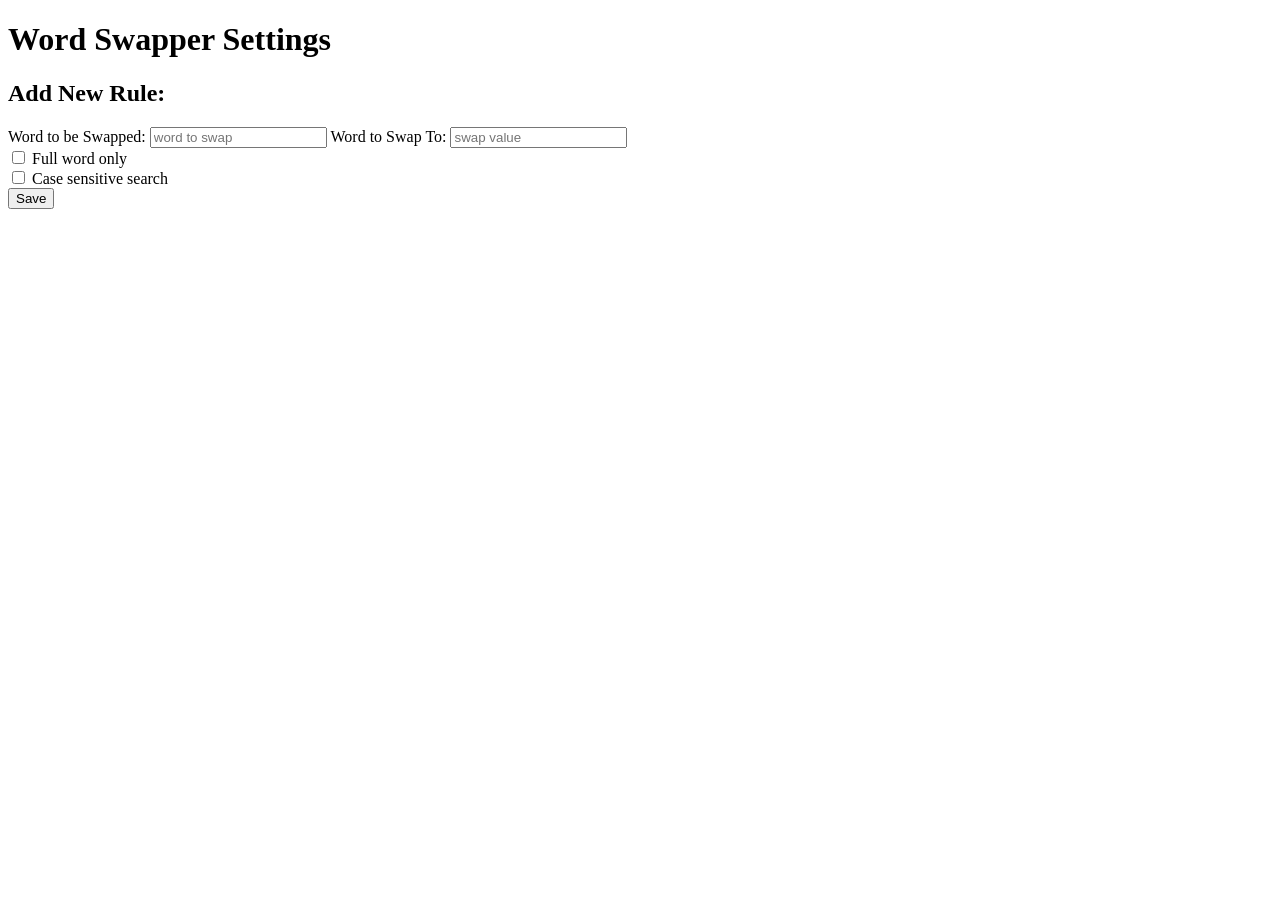
==== settings.html @ 4a67060c "WIP: adding html fields to settings.html" ====
<!DOCTYPE html>
<html lang="en">

<head>
    <meta charset="UTF-8">
    <meta name="viewport" content="width=device-width, initial-scale=1.0">
    <title>Settings</title>
</head>

<body>
    <h1>Word Swapper Settings</h1>

    <!--Add New Rule-->
    <section>
        <h2>Add New Rule:</h2>

        <div class="new-rule-section">
            <div class="new-rule-fields">
                <label>Word to be Swapped:</label>
                <input type="text" id="given_word" placeholder="word to swap">
                <label>Word to Swap To:</label>
                <input type=text id="swap_value" placeholder="swap value">
            </div>
            <div class="new-field-options">
                <div>
                    <input type="checkbox" id="full-word" name="full-word">
                    <label for="full-word">Full word only</label>
                </div>
                <div>
                    <input type="checkbox" id="case-sensitive" name="case-sensitive">
                    <label for="full-word">Case sensitive search</label>
                </div>
                
            </div>

            <button type="button" id="save">Save</button>
        </div>
    </section>

    <!--Add/Remove New Settings-->

</body>

<script src="js/settings.js"></script>

</html>
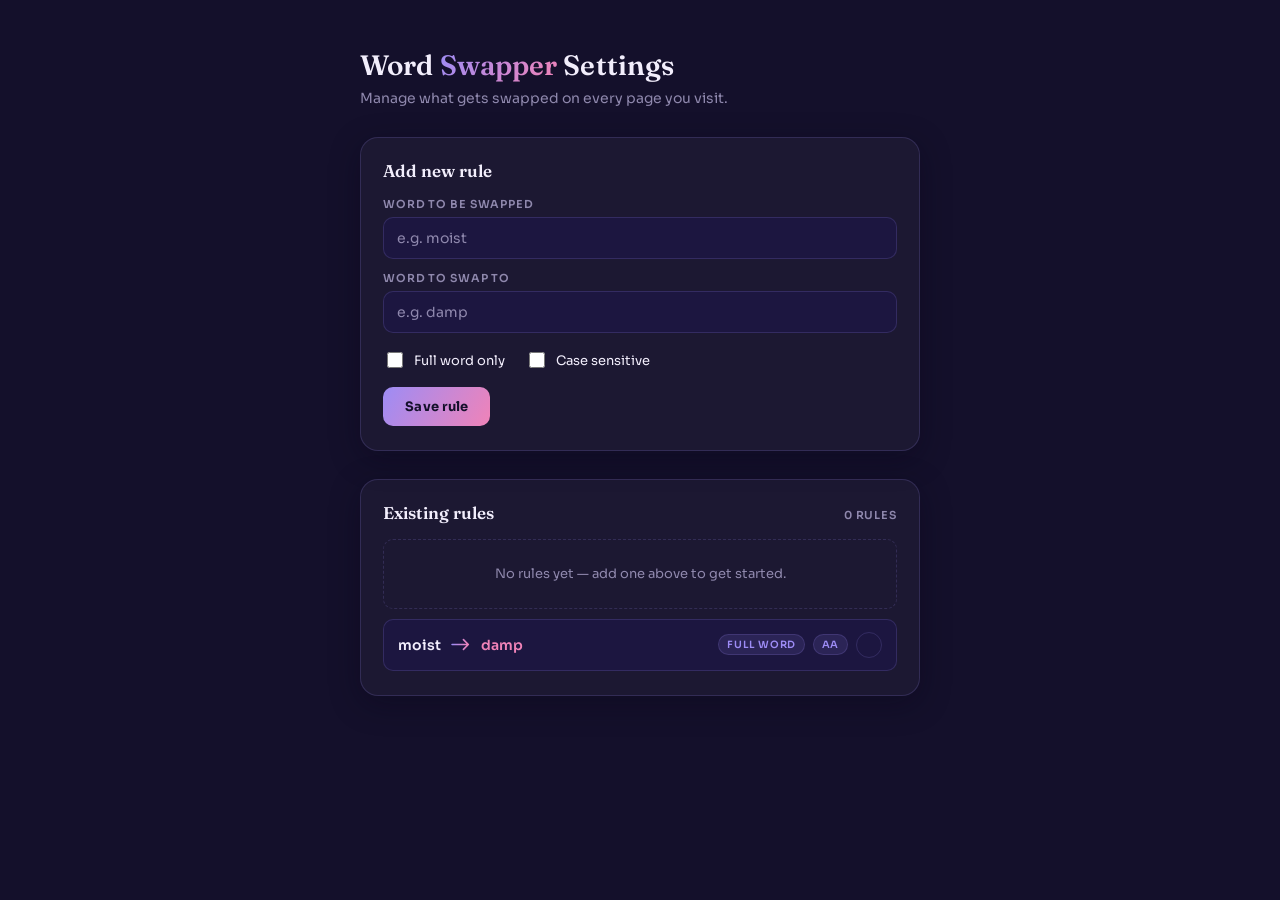
==== commit 9fd5ecc6: "base html and css added" ====
--- a/settings.html
+++ b/settings.html
@@ -4,43 +4,86 @@
 <head>
     <meta charset="UTF-8">
     <meta name="viewport" content="width=device-width, initial-scale=1.0">
-    <title>Settings</title>
+    <title>Settings — WordSwapper</title>
+    <link rel="stylesheet" href="css/global-styles.css">
+    <link rel="stylesheet" href="css/settings.css">
 </head>
 
 <body>
-    <h1>Word Swapper Settings</h1>
+    <div class="settings-page">
 
-    <!--Add New Rule-->
-    <section>
-        <h2>Add New Rule:</h2>
+        <header class="settings-header">
+            <h1>Word <span class="gradient-text">Swapper</span> Settings</h1>
+            <p>Manage what gets swapped on every page you visit.</p>
+        </header>
 
-        <div class="new-rule-section">
-            <div class="new-rule-fields">
-                <label>Word to be Swapped:</label>
-                <input type="text" id="given_word" placeholder="word to swap">
-                <label>Word to Swap To:</label>
-                <input type=text id="swap_value" placeholder="swap value">
+        <!-- Add New Rule -->
+        <section class="panel">
+            <h2>Add new rule</h2>
+
+            <div class="new-rule-section">
+                <div class="new-rule-fields">
+                    <div class="field">
+                        <label for="given_word">Word to be swapped</label>
+                        <input type="text" id="given_word" placeholder="e.g. moist">
+                    </div>
+                    <div class="field">
+                        <label for="swap_value">Word to swap to</label>
+                        <input type="text" id="swap_value" placeholder="e.g. damp">
+                    </div>
+                </div>
+
+                <div class="new-field-options">
+                    <label class="checkbox-option">
+                        <input type="checkbox" id="full-word">
+                        <span>Full word only</span>
+                    </label>
+                    <label class="checkbox-option">
+                        <input type="checkbox" id="case-sensitive">
+                        <span>Case sensitive</span>
+                    </label>
+                </div>
+
+                <button type="button" id="save" class="btn-primary">Save rule</button>
             </div>
-            <div class="new-field-options">
-                <div>
-                    <input type="checkbox" id="full-word" name="full-word">
-                    <label for="full-word">Full word only</label>
-                </div>
-                <div>
-                    <input type="checkbox" id="case-sensitive" name="case-sensitive">
-                    <label for="full-word">Case sensitive search</label>
-                </div>
-                
+        </section>
+
+        <!-- Existing Rules -->
+        <section class="panel">
+            <div class="panel-header-row">
+                <h2>Existing rules</h2>
+                <span class="rule-count" id="rule-count">0 rules</span>
             </div>
 
-            <button type="button" id="save">Save</button>
-        </div>
-    </section>
+            <div class="existing-rules-section" id="rules-list">
 
-    <!--Add/Remove New Settings-->
+                <!-- Empty state: show/hide when rules.length === 0 -->
+                <div class="empty-state" id="empty-state">
+                    <p>No rules yet — add one above to get started.</p>
+                </div>
 
+                <!-- Example populated rule for design purposes  -->
+                <div class="rule">
+                    <div class="rule-words">
+                        <span class="rule-word">moist</span>
+                        <span class="swap-glyph" aria-hidden="true"></span>
+                        <span class="rule-word rule-word--to">damp</span>
+                    </div>
+                    <div class="rule-meta">
+                        <span class="rule-badge">Full word</span>
+                        <span class="rule-badge">Aa</span>
+                        <button type="button" class="btn-delete" aria-label="Delete rule">
+                            <svg src="/assets/arrow.svg"></svg>
+                        </button>
+                    </div>
+                </div>
+
+            </div>
+        </section>
+
+    </div>
+
+    <script src="js/settings.js"></script>
 </body>
 
-<script src="js/settings.js"></script>
-
 </html>
--- a/css/global-styles.css
+++ b/css/global-styles.css
@@ -0,0 +1,112 @@
+/* 
+   global-styles.css
+   AI Heavy
+*/
+
+@import url('https://fonts.googleapis.com/css2?family=Fraunces:ital,opsz,wght@0,9..144,500;0,9..144,600;1,9..144,500;1,9..144,600&family=Sora:wght@400;500;600;700&display=swap');
+
+:root {
+  --bg: #14102b;
+  --bg-elevated: #1c1640;
+  --card: rgba(255, 255, 255, 0.035);
+  --purple: #9d8cf5;
+  --purple-dim: #6f5fc7;
+  --pink: #f083b8;
+  --pink-dim: #c65f92;
+  --ink: #f2eefc;
+  --muted: #8f88ad;
+  --border: rgba(157, 140, 245, 0.18);
+  --danger: #e8607f;
+  --radius-lg: 18px;
+  --radius-sm: 10px;
+
+  --gradient-brand: linear-gradient(120deg, var(--purple), var(--pink));
+  --glow-purple: 0 0 0 3px rgba(157, 140, 245, 0.15);
+  --shadow-card: 0 8px 30px rgba(8, 6, 24, 0.35);
+
+  --font-display: 'Fraunces', 'Iowan Old Style', serif;
+  --font-body: 'Sora', 'Segoe UI', sans-serif;
+}
+
+*,
+*::before,
+*::after {
+  box-sizing: border-box;
+}
+
+html,
+body {
+  background: var(--bg);
+  color: var(--ink);
+  font-family: var(--font-body);
+  -webkit-font-smoothing: antialiased;
+}
+
+body {
+  margin: 0;
+}
+
+h1,
+h2 {
+  font-family: var(--font-display);
+  font-weight: 600;
+  margin: 0;
+  color: var(--ink);
+}
+
+/* Reusable gradient text treatment */
+.gradient-text {
+  background: var(--gradient-brand);
+  -webkit-background-clip: text;
+  background-clip: text;
+  color: transparent;
+}
+
+p {
+  margin: 0;
+  line-height: 1.5;
+}
+
+button {
+  font-family: var(--font-body);
+  cursor: pointer;
+}
+
+input {
+  font-family: var(--font-body);
+}
+
+/* Accessible focus ring */
+:focus-visible {
+  outline: 2px solid var(--purple);
+  outline-offset: 2px;
+  border-radius: var(--radius-sm);
+}
+
+::selection {
+  background: var(--purple);
+  color: var(--bg);
+}
+
+/* Scrollbars — WebKit (Chromium) */
+::-webkit-scrollbar {
+  width: 8px;
+}
+
+::-webkit-scrollbar-track {
+  background: transparent;
+}
+
+::-webkit-scrollbar-thumb {
+  background: var(--purple-dim);
+  border-radius: 8px;
+}
+
+/* Shared "swap" glyph */
+.swap-glyph {
+  display: inline-block;
+  background-image: url("data:image/svg+xml,%3Csvg xmlns='http://www.w3.org/2000/svg' viewBox='0 0 24 16'%3E%3Cdefs%3E%3ClinearGradient id='g' x1='0' y1='0' x2='1' y2='0'%3E%3Cstop offset='0' stop-color='%239d8cf5'/%3E%3Cstop offset='1' stop-color='%23f083b8'/%3E%3C/linearGradient%3E%3C/defs%3E%3Cpath d='M1 8H21M21 8L15 2M21 8L15 14' stroke='url(%23g)' stroke-width='2' stroke-linecap='round' stroke-linejoin='round' fill='none'/%3E%3C/svg%3E");
+  background-repeat: no-repeat;
+  background-position: center;
+  background-size: contain;
+}
--- a/css/settings.css
+++ b/css/settings.css
@@ -0,0 +1,252 @@
+/*
+   settings.css
+   AI Heavy
+*/
+
+body {
+  padding: 48px 24px 64px;
+}
+
+.settings-page {
+  max-width: 560px;
+  margin: 0 auto;
+  display: flex;
+  flex-direction: column;
+  gap: 28px;
+}
+
+/* ---- Header ---- */
+
+.settings-header h1 {
+  font-size: 28px;
+  letter-spacing: 0.1px;
+}
+
+.settings-header p {
+  margin-top: 6px;
+  color: var(--muted);
+  font-size: 14px;
+}
+
+/* ---- Panels ---- */
+
+.panel {
+  background: var(--card);
+  border: 1px solid var(--border);
+  border-radius: var(--radius-lg);
+  padding: 22px 22px 24px;
+  box-shadow: var(--shadow-card);
+}
+
+.panel h2 {
+  font-size: 17px;
+}
+
+.panel-header-row {
+  display: flex;
+  align-items: baseline;
+  justify-content: space-between;
+  margin-bottom: 16px;
+}
+
+.rule-count {
+  font-size: 11px;
+  font-weight: 600;
+  letter-spacing: 0.08em;
+  text-transform: uppercase;
+  color: var(--muted);
+}
+
+/* ---- Add new rule ---- */
+
+.new-rule-section {
+  display: flex;
+  flex-direction: column;
+  gap: 16px;
+  margin-top: 16px;
+}
+
+.new-rule-fields {
+  display: flex;
+  flex-direction: column;
+  gap: 12px;
+}
+
+.field {
+  display: flex;
+  flex-direction: column;
+  gap: 6px;
+}
+
+.field label {
+  font-size: 11px;
+  font-weight: 600;
+  letter-spacing: 0.08em;
+  text-transform: uppercase;
+  color: var(--muted);
+}
+
+.field input[type="text"] {
+  background: var(--bg-elevated);
+  border: 1px solid var(--border);
+  border-radius: var(--radius-sm);
+  padding: 11px 13px;
+  font-size: 14px;
+  color: var(--ink);
+  transition: border-color 0.15s ease, box-shadow 0.15s ease;
+}
+
+.field input[type="text"]::placeholder {
+  color: var(--muted);
+}
+
+.field input[type="text"]:focus {
+  outline: none;
+  border-color: var(--purple);
+  box-shadow: var(--glow-purple);
+}
+
+/* ---- Checkbox options ---- */
+
+.new-field-options {
+  display: flex;
+  gap: 20px;
+  flex-wrap: wrap;
+}
+
+.checkbox-option {
+  display: flex;
+  align-items: center;
+  gap: 8px;
+  font-size: 13px;
+  color: var(--ink);
+  cursor: pointer;
+}
+
+.checkbox-option input[type="checkbox"] {
+  width: 16px;
+  height: 16px;
+  accent-color: var(--purple);
+  cursor: pointer;
+}
+
+/* ---- Primary button ---- */
+
+.btn-primary {
+  align-self: flex-start;
+  padding: 11px 22px;
+  border: none;
+  border-radius: var(--radius-sm);
+  background: var(--gradient-brand);
+  color: var(--bg);
+  font-size: 13px;
+  font-weight: 700;
+  letter-spacing: 0.02em;
+  transition: transform 0.15s ease, box-shadow 0.15s ease;
+}
+
+.btn-primary:hover {
+  transform: translateY(-1px);
+  box-shadow: 0 6px 18px rgba(157, 140, 245, 0.3);
+}
+
+.btn-primary:active {
+  transform: translateY(0);
+}
+
+/* ---- Existing rules ---- */
+
+.existing-rules-section {
+  display: flex;
+  flex-direction: column;
+  gap: 10px;
+}
+
+.rule {
+  display: flex;
+  align-items: center;
+  justify-content: space-between;
+  gap: 12px;
+  background: var(--bg-elevated);
+  border: 1px solid var(--border);
+  border-radius: var(--radius-sm);
+  padding: 12px 14px;
+}
+
+.rule-words {
+  display: flex;
+  align-items: center;
+  gap: 10px;
+  min-width: 0;
+}
+
+.rule-word {
+  font-size: 14px;
+  font-weight: 600;
+  color: var(--ink);
+  white-space: nowrap;
+  overflow: hidden;
+  text-overflow: ellipsis;
+}
+
+.rule-word--to {
+  color: var(--pink);
+}
+
+.swap-glyph {
+  width: 20px;
+  height: 14px;
+  flex-shrink: 0;
+}
+
+.rule-meta {
+  display: flex;
+  align-items: center;
+  gap: 8px;
+  flex-shrink: 0;
+}
+
+.rule-badge {
+  font-size: 10px;
+  font-weight: 600;
+  letter-spacing: 0.06em;
+  text-transform: uppercase;
+  color: var(--purple);
+  background: rgba(157, 140, 245, 0.12);
+  border: 1px solid var(--border);
+  border-radius: 999px;
+  padding: 3px 8px;
+}
+
+.btn-delete {
+  display: flex;
+  align-items: center;
+  justify-content: center;
+  width: 26px;
+  height: 26px;
+  border: 1px solid var(--border);
+  border-radius: 50%;
+  background: transparent;
+  color: var(--muted);
+  transition: color 0.15s ease, border-color 0.15s ease, background 0.15s ease;
+}
+
+.btn-delete:hover {
+  color: var(--danger);
+  border-color: var(--danger);
+  background: rgba(232, 96, 127, 0.1);
+}
+
+/* ---- Empty state ---- */
+
+.empty-state {
+  border: 1px dashed var(--border);
+  border-radius: var(--radius-sm);
+  padding: 24px 16px;
+  text-align: center;
+}
+
+.empty-state p {
+  color: var(--muted);
+  font-size: 13px;
+}
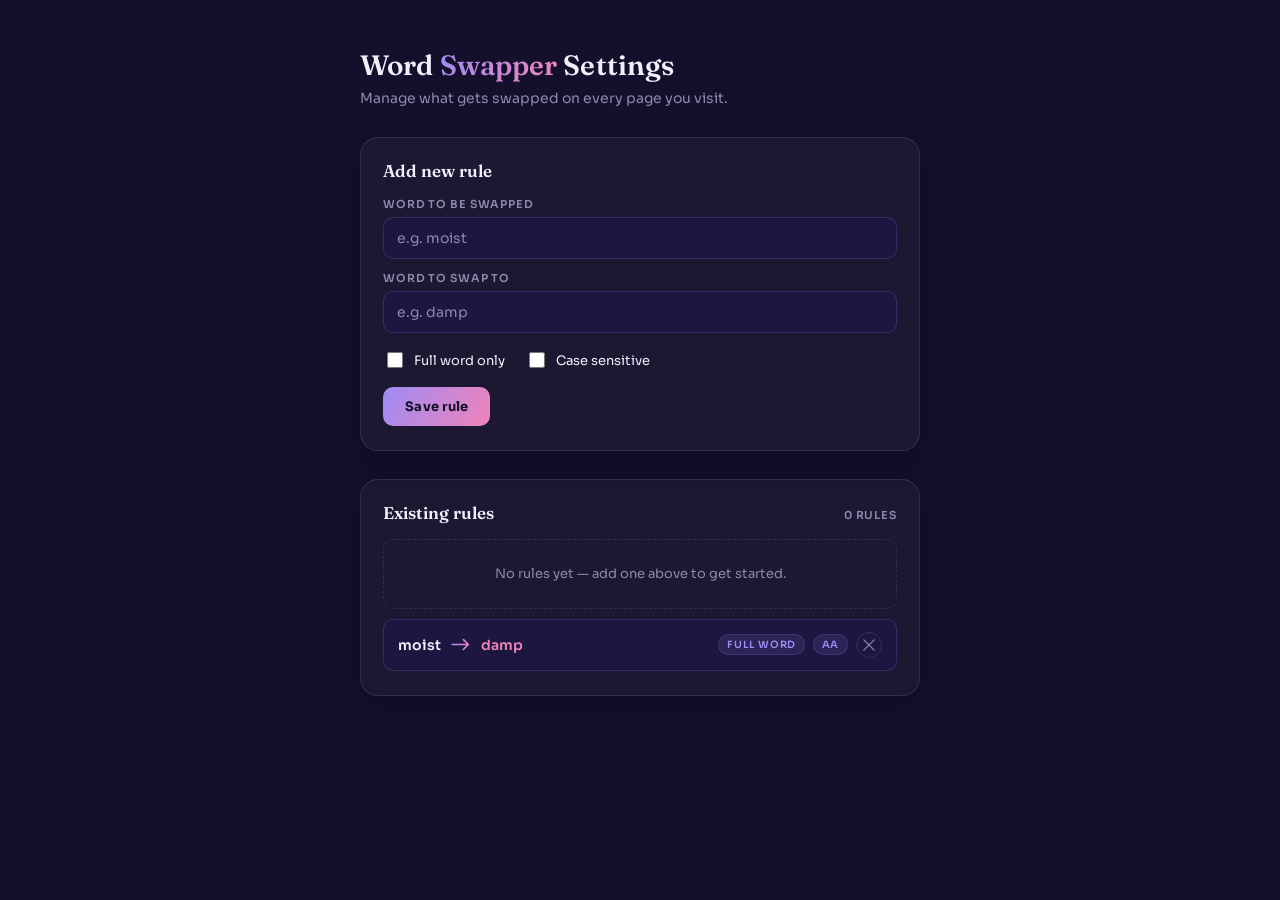
==== commit 7af9bc69: "svg fix" ====
--- a/settings.html
+++ b/settings.html
@@ -73,7 +73,9 @@
                         <span class="rule-badge">Full word</span>
                         <span class="rule-badge">Aa</span>
                         <button type="button" class="btn-delete" aria-label="Delete rule">
-                            <svg src="/assets/arrow.svg"></svg>
+                            <svg width="14" height="14" viewBox="0 0 14 14" fill="none">
+                                <path d="M1 1L13 13M13 1L1 13" stroke="currentColor" stroke-width="1.5" stroke-linecap="round"/>
+                            </svg>
                         </button>
                     </div>
                 </div>
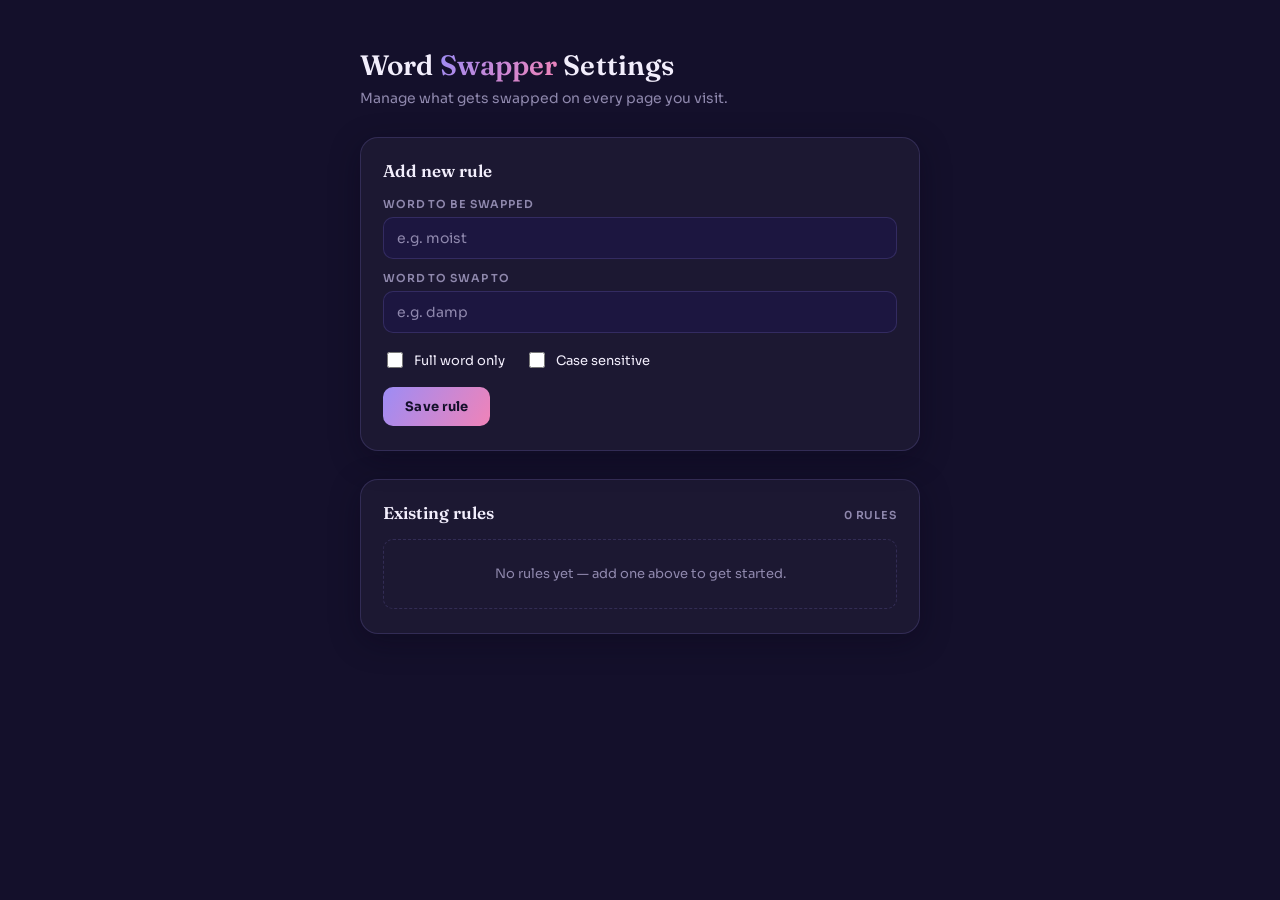
==== commit 142d8c73: "display new rules" ====
--- a/settings.html
+++ b/settings.html
@@ -62,23 +62,8 @@
                     <p>No rules yet — add one above to get started.</p>
                 </div>
 
-                <!-- Example populated rule for design purposes  -->
-                <div class="rule">
-                    <div class="rule-words">
-                        <span class="rule-word">moist</span>
-                        <span class="swap-glyph" aria-hidden="true"></span>
-                        <span class="rule-word rule-word--to">damp</span>
-                    </div>
-                    <div class="rule-meta">
-                        <span class="rule-badge">Full word</span>
-                        <span class="rule-badge">Aa</span>
-                        <button type="button" class="btn-delete" aria-label="Delete rule">
-                            <svg width="14" height="14" viewBox="0 0 14 14" fill="none">
-                                <path d="M1 1L13 13M13 1L1 13" stroke="currentColor" stroke-width="1.5" stroke-linecap="round"/>
-                            </svg>
-                        </button>
-                    </div>
-                </div>
+                <!-- Rules will be dynamically displayed here  -->
+                
 
             </div>
         </section>
